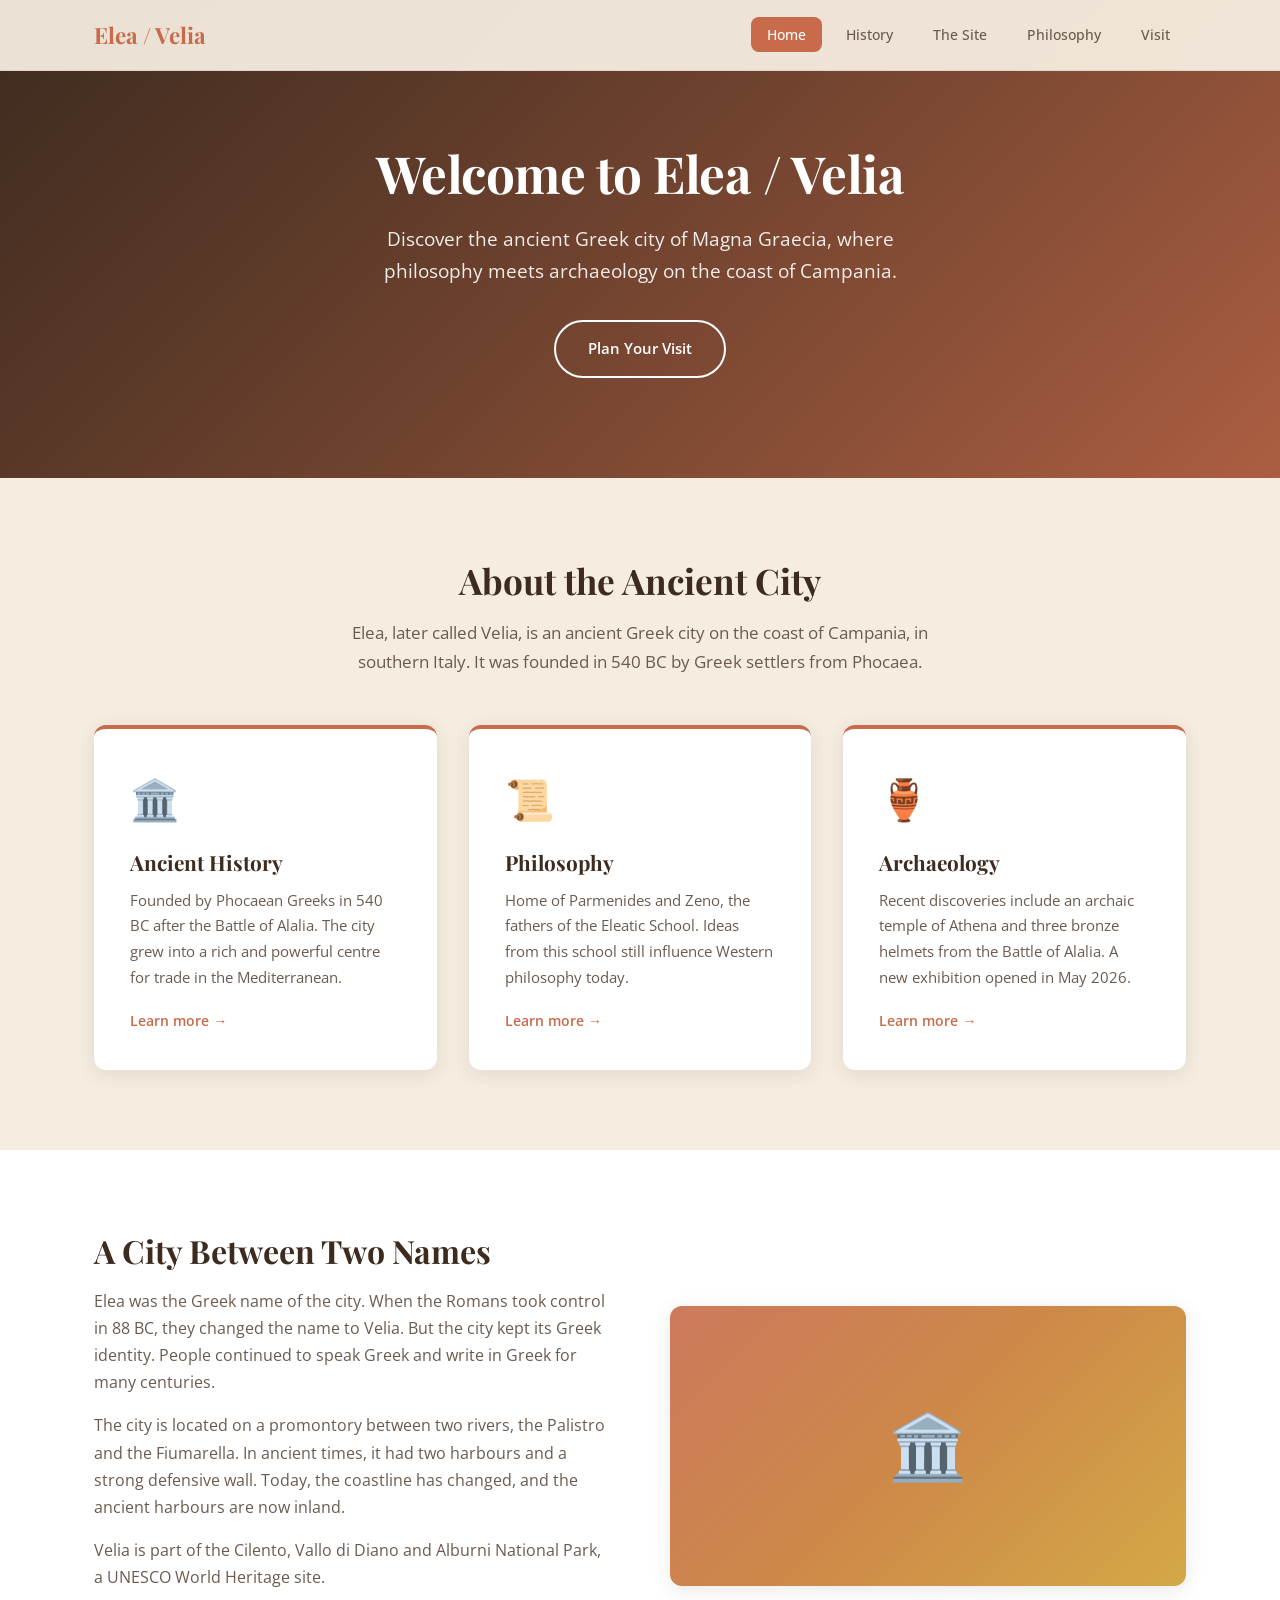
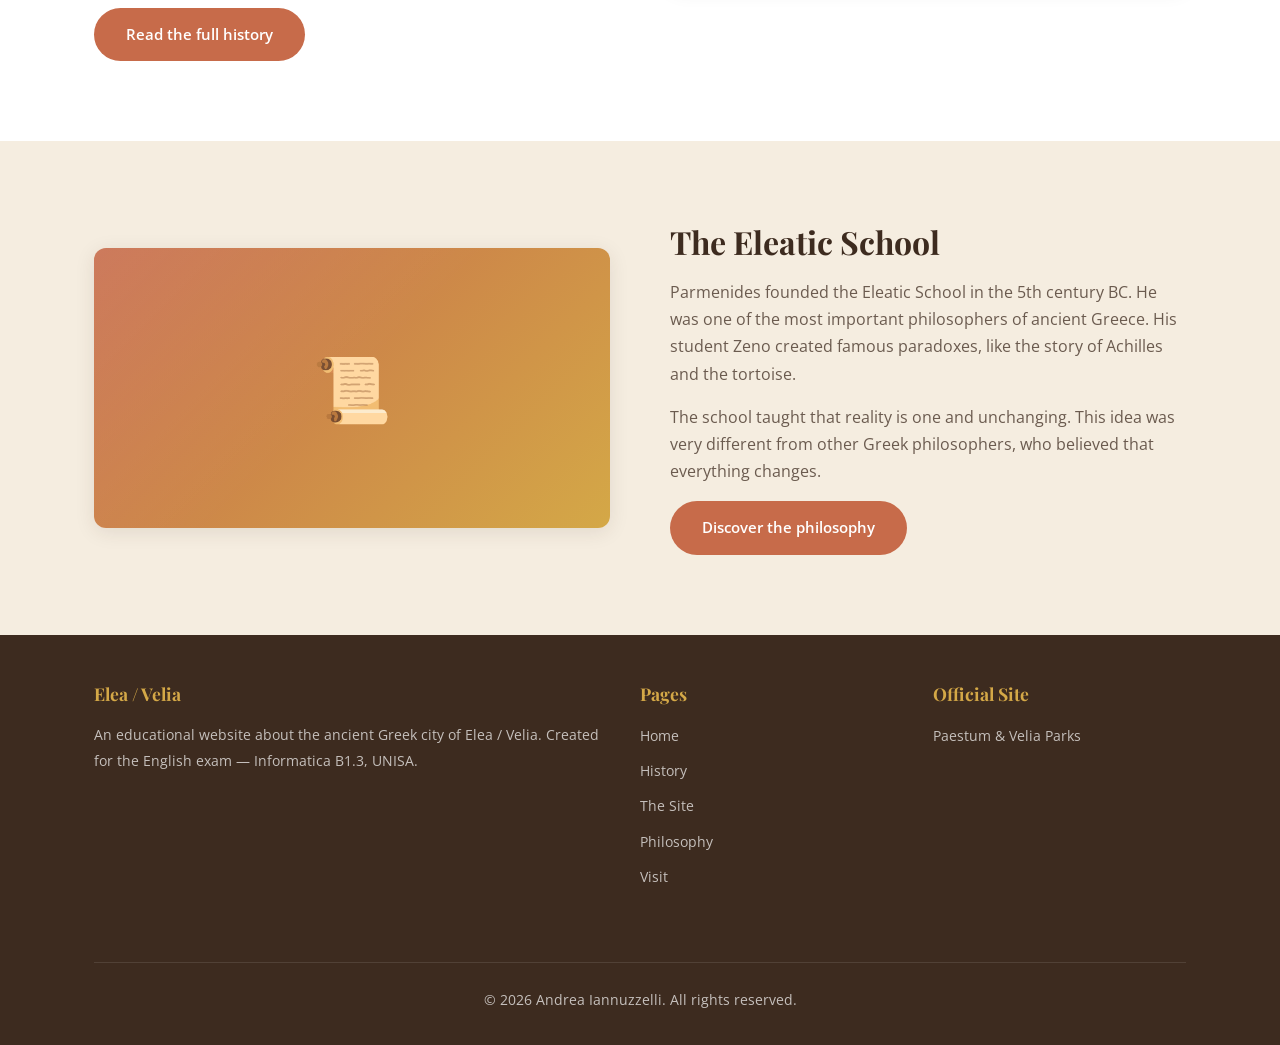
==== index.html @ 3262e50a "First commit: Elea/Velia website" ====
<!DOCTYPE html>
<html lang="en">
<head>
  <meta charset="UTF-8">
  <meta name="viewport" content="width=device-width, initial-scale=1.0">
  <meta name="description" content="Discover Elea/Velia - the ancient Greek city of Magna Graecia, home of the Eleatic School of philosophy.">
  <title>Elea / Velia - Home</title>
  <link rel="preconnect" href="https://fonts.googleapis.com">
  <link rel="preconnect" href="https://fonts.gstatic.com" crossorigin>
  <link href="https://fonts.googleapis.com/css2?family=Open+Sans:wght@400;500;600;700&family=Playfair+Display:wght@600;700;800&display=swap" rel="stylesheet">
  <link rel="stylesheet" href="style.css">
</head>
<body>

  <nav>
    <div class="container">
      <a href="index.html" class="nav-logo">Elea / Velia</a>
      <div class="menu-toggle" onclick="document.querySelector('.nav-links').classList.toggle('open')">
        <span></span><span></span><span></span>
      </div>
      <ul class="nav-links">
        <li><a href="index.html" class="active">Home</a></li>
        <li><a href="history.html">History</a></li>
        <li><a href="site.html">The Site</a></li>
        <li><a href="philosophy.html">Philosophy</a></li>
        <li><a href="visit.html">Visit</a></li>
      </ul>
    </div>
  </nav>

  <header class="hero hero-bg-home">
    <div class="container">
      <h1>Welcome to Elea / Velia</h1>
      <p class="hero-subtitle">Discover the ancient Greek city of Magna Graecia, where philosophy meets archaeology on the coast of Campania.</p>
      <a href="visit.html" class="btn btn-outline">Plan Your Visit</a>
    </div>
  </header>

  <section class="section">
    <div class="container">
      <h2 class="section-title">About the Ancient City</h2>
      <p class="section-subtitle">Elea, later called Velia, is an ancient Greek city on the coast of Campania, in southern Italy. It was founded in 540 BC by Greek settlers from Phocaea.</p>
      <div class="cards-grid">
        <div class="card">
          <span class="card-icon">🏛️</span>
          <h3>Ancient History</h3>
          <p>Founded by Phocaean Greeks in 540 BC after the Battle of Alalia. The city grew into a rich and powerful centre for trade in the Mediterranean.</p>
          <a href="history.html" class="card-link">Learn more →</a>
        </div>
        <div class="card">
          <span class="card-icon">📜</span>
          <h3>Philosophy</h3>
          <p>Home of Parmenides and Zeno, the fathers of the Eleatic School. Ideas from this school still influence Western philosophy today.</p>
          <a href="philosophy.html" class="card-link">Learn more →</a>
        </div>
        <div class="card">
          <span class="card-icon">🏺</span>
          <h3>Archaeology</h3>
          <p>Recent discoveries include an archaic temple of Athena and three bronze helmets from the Battle of Alalia. A new exhibition opened in May 2026.</p>
          <a href="site.html" class="card-link">Learn more →</a>
        </div>
      </div>
    </div>
  </section>

  <section class="section section-alt">
    <div class="container">
      <div class="content-section">
        <div class="content-text">
          <h2 class="section-title-left">A City Between Two Names</h2>
          <p>Elea was the Greek name of the city. When the Romans took control in 88 BC, they changed the name to Velia. But the city kept its Greek identity. People continued to speak Greek and write in Greek for many centuries.</p>
          <p>The city is located on a promontory between two rivers, the Palistro and the Fiumarella. In ancient times, it had two harbours and a strong defensive wall. Today, the coastline has changed, and the ancient harbours are now inland.</p>
          <p>Velia is part of the Cilento, Vallo di Diano and Alburni National Park, a UNESCO World Heritage site.</p>
          <a href="history.html" class="btn btn-primary">Read the full history</a>
        </div>
        <div class="content-visual">🏛️</div>
      </div>
    </div>
  </section>

  <section class="section">
    <div class="container">
      <div class="content-section reverse">
        <div class="content-text">
          <h2 class="section-title-left">The Eleatic School</h2>
          <p>Parmenides founded the Eleatic School in the 5th century BC. He was one of the most important philosophers of ancient Greece. His student Zeno created famous paradoxes, like the story of Achilles and the tortoise.</p>
          <p>The school taught that reality is one and unchanging. This idea was very different from other Greek philosophers, who believed that everything changes.</p>
          <a href="philosophy.html" class="btn btn-primary">Discover the philosophy</a>
        </div>
        <div class="content-visual">📜</div>
      </div>
    </div>
  </section>

  <footer>
    <div class="container">
      <div>
        <h3>Elea / Velia</h3>
        <p>An educational website about the ancient Greek city of Elea / Velia. Created for the English exam — Informatica B1.3, UNISA.</p>
      </div>
      <div>
        <h3>Pages</h3>
        <ul>
          <li><a href="index.html">Home</a></li>
          <li><a href="history.html">History</a></li>
          <li><a href="site.html">The Site</a></li>
          <li><a href="philosophy.html">Philosophy</a></li>
          <li><a href="visit.html">Visit</a></li>
        </ul>
      </div>
      <div>
        <h3>Official Site</h3>
        <ul>
          <li><a href="https://parchipaestumvelia.cultura.gov.it/en/" target="_blank">Paestum &amp; Velia Parks</a></li>
        </ul>
      </div>
      <div class="footer-bottom">
        <p>&copy; 2026 Andrea Iannuzzelli. All rights reserved.</p>
      </div>
    </div>
  </footer>

</body>
</html>
---- style.css ----
*, *::before, *::after {
  margin: 0;
  padding: 0;
  box-sizing: border-box;
}

:root {
  --primary: #C76B4A;
  --primary-dark: #A8563A;
  --secondary: #5B7B3A;
  --accent: #D4A847;
  --accent-light: #E8C76A;
  --bg: #F5EDE0;
  --bg-light: #FAF5EE;
  --text: #3D2B1F;
  --text-light: #6B5B4F;
  --white: #FFFFFF;
  --shadow: 0 4px 20px rgba(61, 43, 31, 0.1);
  --shadow-hover: 0 8px 30px rgba(61, 43, 31, 0.15);
  --radius: 12px;
  --transition: all 0.3s ease;
}

html {
  scroll-behavior: smooth;
}

body {
  font-family: 'Open Sans', sans-serif;
  color: var(--text);
  background: var(--bg);
  line-height: 1.7;
}

h1, h2, h3, h4 {
  font-family: 'Playfair Display', serif;
  font-weight: 700;
  line-height: 1.3;
}

a {
  color: var(--primary);
  text-decoration: none;
  transition: var(--transition);
}

a:hover {
  color: var(--primary-dark);
}

img {
  max-width: 100%;
  height: auto;
}

.container {
  max-width: 1140px;
  margin: 0 auto;
  padding: 0 24px;
}

.btn {
  display: inline-block;
  padding: 14px 32px;
  border-radius: 50px;
  font-family: 'Open Sans', sans-serif;
  font-weight: 600;
  font-size: 0.95rem;
  cursor: pointer;
  transition: var(--transition);
  border: none;
  text-align: center;
}

.btn-primary {
  background: var(--primary);
  color: var(--white);
}

.btn-primary:hover {
  background: var(--primary-dark);
  color: var(--white);
  transform: translateY(-2px);
  box-shadow: var(--shadow-hover);
}

.btn-outline {
  background: transparent;
  color: var(--white);
  border: 2px solid var(--white);
}

.btn-outline:hover {
  background: var(--white);
  color: var(--primary);
  transform: translateY(-2px);
}

/* Navigation */
nav {
  position: fixed;
  top: 0;
  left: 0;
  width: 100%;
  z-index: 1000;
  background: rgba(245, 237, 224, 0.95);
  backdrop-filter: blur(10px);
  border-bottom: 1px solid rgba(61, 43, 31, 0.08);
}

nav .container {
  display: flex;
  justify-content: space-between;
  align-items: center;
  height: 70px;
}

.nav-logo {
  font-family: 'Playfair Display', serif;
  font-size: 1.4rem;
  font-weight: 700;
  color: var(--primary);
}

.nav-logo:hover {
  color: var(--primary-dark);
}

.nav-links {
  display: flex;
  list-style: none;
  gap: 8px;
}

.nav-links a {
  padding: 8px 16px;
  border-radius: 8px;
  font-size: 0.9rem;
  font-weight: 500;
  color: var(--text-light);
  transition: var(--transition);
}

.nav-links a:hover,
.nav-links a.active {
  background: var(--primary);
  color: var(--white);
}

.menu-toggle {
  display: none;
  flex-direction: column;
  gap: 5px;
  cursor: pointer;
  padding: 4px;
}

.menu-toggle span {
  width: 25px;
  height: 2px;
  background: var(--text);
  border-radius: 2px;
  transition: var(--transition);
}

/* Hero Sections */
.hero {
  position: relative;
  padding: 140px 0 100px;
  text-align: center;
  color: var(--white);
  overflow: hidden;
}

.hero::before {
  content: '';
  position: absolute;
  top: 0;
  left: 0;
  right: 0;
  bottom: 0;
  background: linear-gradient(135deg, rgba(61, 43, 31, 0.75) 0%, rgba(199, 107, 74, 0.6) 100%);
  z-index: 1;
}

.hero-bg-home { background: linear-gradient(135deg, #3D2B1F, #C76B4A, #5B7B3A); background-size: 400% 400%; animation: gradientShift 15s ease infinite; }
.hero-bg-history { background: linear-gradient(135deg, #3D2B1F, #5B7B3A, #3D2B1F); background-size: 400% 400%; animation: gradientShift 20s ease infinite; }
.hero-bg-site { background: linear-gradient(135deg, #C76B4A, #D4A847, #5B7B3A); background-size: 400% 400%; animation: gradientShift 18s ease infinite; }
.hero-bg-philosophy { background: linear-gradient(135deg, #3D2B1F, #D4A847, #5B7B3A); background-size: 400% 400%; animation: gradientShift 20s ease infinite; }
.hero-bg-visit { background: linear-gradient(135deg, #5B7B3A, #C76B4A, #D4A847); background-size: 400% 400%; animation: gradientShift 15s ease infinite; }

@keyframes gradientShift {
  0% { background-position: 0% 50%; }
  50% { background-position: 100% 50%; }
  100% { background-position: 0% 50%; }
}

.hero .container {
  position: relative;
  z-index: 2;
}

.hero h1 {
  font-size: 3.2rem;
  margin-bottom: 16px;
  letter-spacing: -0.5px;
}

.hero p {
  font-size: 1.2rem;
  opacity: 0.9;
  max-width: 600px;
  margin: 0 auto 32px;
}

.hero-subtitle {
  font-size: 1.1rem;
  opacity: 0.85;
  font-family: 'Open Sans', sans-serif;
  font-weight: 400;
}

/* Sections */
.section {
  padding: 80px 0;
}

.section-alt {
  background: var(--white);
}

.section-title {
  font-size: 2.2rem;
  text-align: center;
  margin-bottom: 16px;
  color: var(--text);
}

.section-subtitle {
  text-align: center;
  color: var(--text-light);
  font-size: 1.05rem;
  max-width: 600px;
  margin: 0 auto 48px;
}

.section-title-left {
  font-size: 2rem;
  margin-bottom: 16px;
  color: var(--text);
}

/* Cards */
.cards-grid {
  display: grid;
  grid-template-columns: repeat(auto-fit, minmax(300px, 1fr));
  gap: 32px;
}

.card {
  background: var(--white);
  border-radius: var(--radius);
  padding: 36px;
  box-shadow: var(--shadow);
  transition: var(--transition);
  border-top: 4px solid var(--primary);
}

.card:hover {
  transform: translateY(-4px);
  box-shadow: var(--shadow-hover);
}

.card-icon {
  font-size: 2.5rem;
  margin-bottom: 16px;
  display: block;
}

.card h3 {
  font-size: 1.3rem;
  margin-bottom: 12px;
  color: var(--text);
}

.card p {
  color: var(--text-light);
  font-size: 0.95rem;
  margin-bottom: 16px;
}

.card-link {
  font-weight: 600;
  font-size: 0.9rem;
  color: var(--primary);
}

.card-link:hover {
  color: var(--primary-dark);
}

/* Content sections */
.content-section {
  display: grid;
  grid-template-columns: 1fr 1fr;
  gap: 60px;
  align-items: center;
  margin-bottom: 60px;
}

.content-section:last-child {
  margin-bottom: 0;
}

.content-section.reverse {
  direction: rtl;
}

.content-section.reverse > * {
  direction: ltr;
}

.content-text p {
  color: var(--text-light);
  margin-bottom: 16px;
  font-size: 1rem;
}

.content-text p:last-child {
  margin-bottom: 0;
}

.content-visual {
  background: linear-gradient(135deg, var(--primary), var(--accent));
  border-radius: var(--radius);
  min-height: 280px;
  display: flex;
  align-items: center;
  justify-content: center;
  font-size: 4rem;
  color: var(--white);
  box-shadow: var(--shadow);
  position: relative;
  overflow: hidden;
}

.content-visual::after {
  content: '';
  position: absolute;
  top: 0;
  left: 0;
  right: 0;
  bottom: 0;
  background: linear-gradient(135deg, rgba(255,255,255,0.1) 0%, transparent 50%);
}

/* Timeline */
.timeline {
  position: relative;
  padding-left: 40px;
}

.timeline::before {
  content: '';
  position: absolute;
  left: 14px;
  top: 0;
  bottom: 0;
  width: 3px;
  background: linear-gradient(to bottom, var(--primary), var(--accent), var(--secondary));
  border-radius: 3px;
}

.timeline-item {
  position: relative;
  margin-bottom: 48px;
}

.timeline-item:last-child {
  margin-bottom: 0;
}

.timeline-item::before {
  content: '';
  position: absolute;
  left: -32px;
  top: 8px;
  width: 18px;
  height: 18px;
  border-radius: 50%;
  background: var(--primary);
  border: 4px solid var(--bg);
  box-shadow: 0 0 0 3px var(--primary);
}

.timeline-date {
  font-family: 'Playfair Display', serif;
  font-size: 0.9rem;
  color: var(--primary);
  font-weight: 700;
  text-transform: uppercase;
  letter-spacing: 1px;
  margin-bottom: 4px;
}

.timeline-title {
  font-size: 1.4rem;
  margin-bottom: 8px;
}

.timeline-text {
  color: var(--text-light);
}

/* Monuments grid */
.monuments-grid {
  display: grid;
  grid-template-columns: repeat(auto-fit, minmax(250px, 1fr));
  gap: 24px;
}

.monument-card {
  background: var(--white);
  border-radius: var(--radius);
  overflow: hidden;
  box-shadow: var(--shadow);
  transition: var(--transition);
}

.monument-card:hover {
  transform: translateY(-4px);
  box-shadow: var(--shadow-hover);
}

.monument-visual {
  height: 180px;
  display: flex;
  align-items: center;
  justify-content: center;
  font-size: 3.5rem;
  color: var(--white);
}

.monument-visual.porta-rosa { background: linear-gradient(135deg, #C76B4A, #D4A847); }
.monument-visual.acropolis { background: linear-gradient(135deg, #5B7B3A, #3D2B1F); }
.monument-visual.theatre { background: linear-gradient(135deg, #D4A847, #C76B4A); }
.monument-visual.baths { background: linear-gradient(135deg, #3D2B1F, #5B7B3A); }
.monument-visual.agora { background: linear-gradient(135deg, #5B7B3A, #D4A847); }
.monument-visual.discoveries { background: linear-gradient(135deg, #C76B4A, #3D2B1F); }

.monument-content {
  padding: 24px;
}

.monument-content h3 {
  font-size: 1.15rem;
  margin-bottom: 8px;
}

.monument-content p {
  color: var(--text-light);
  font-size: 0.9rem;
}

/* Visit info */
.visit-grid {
  display: grid;
  grid-template-columns: repeat(auto-fit, minmax(280px, 1fr));
  gap: 24px;
}

.visit-card {
  background: var(--white);
  border-radius: var(--radius);
  padding: 32px;
  box-shadow: var(--shadow);
  transition: var(--transition);
  text-align: center;
}

.visit-card:hover {
  transform: translateY(-4px);
  box-shadow: var(--shadow-hover);
}

.visit-icon {
  font-size: 2.5rem;
  margin-bottom: 16px;
  display: block;
}

.visit-card h3 {
  font-size: 1.2rem;
  margin-bottom: 12px;
}

.visit-card p,
.visit-card ul {
  color: var(--text-light);
  font-size: 0.95rem;
}

.visit-card ul {
  list-style: none;
}

.visit-card ul li {
  margin-bottom: 6px;
}

/* Footer */
footer {
  background: var(--text);
  color: var(--white);
  padding: 48px 0 32px;
}

footer .container {
  display: grid;
  grid-template-columns: 2fr 1fr 1fr;
  gap: 40px;
}

footer h3 {
  font-family: 'Playfair Display', serif;
  font-size: 1.1rem;
  margin-bottom: 16px;
  color: var(--accent);
}

footer p {
  color: rgba(255, 255, 255, 0.7);
  font-size: 0.9rem;
  line-height: 1.8;
}

footer ul {
  list-style: none;
}

footer ul li {
  margin-bottom: 8px;
}

footer ul li a {
  color: rgba(255, 255, 255, 0.7);
  font-size: 0.9rem;
}

footer ul li a:hover {
  color: var(--accent);
}

.footer-bottom {
  grid-column: 1 / -1;
  border-top: 1px solid rgba(255, 255, 255, 0.1);
  padding-top: 24px;
  margin-top: 24px;
  text-align: center;
  font-size: 0.85rem;
  color: rgba(255, 255, 255, 0.5);
}

/* Responsive */
@media (max-width: 768px) {
  nav .container {
    height: 60px;
  }

  .nav-links {
    display: none;
    position: absolute;
    top: 60px;
    left: 0;
    width: 100%;
    flex-direction: column;
    background: rgba(245, 237, 224, 0.98);
    padding: 16px;
    border-bottom: 1px solid rgba(61, 43, 31, 0.08);
    gap: 4px;
  }

  .nav-links.open {
    display: flex;
  }

  .menu-toggle {
    display: flex;
  }

  .hero {
    padding: 100px 0 60px;
  }

  .hero h1 {
    font-size: 2rem;
  }

  .hero p {
    font-size: 1rem;
  }

  .section {
    padding: 48px 0;
  }

  .section-title {
    font-size: 1.7rem;
  }

  .content-section {
    grid-template-columns: 1fr;
    gap: 32px;
  }

  .content-section.reverse {
    direction: ltr;
  }

  .cards-grid {
    grid-template-columns: 1fr;
  }

  footer .container {
    grid-template-columns: 1fr;
    gap: 32px;
  }
}

@media (min-width: 769px) and (max-width: 1024px) {
  .hero h1 {
    font-size: 2.6rem;
  }

  .content-section {
    gap: 40px;
  }
}
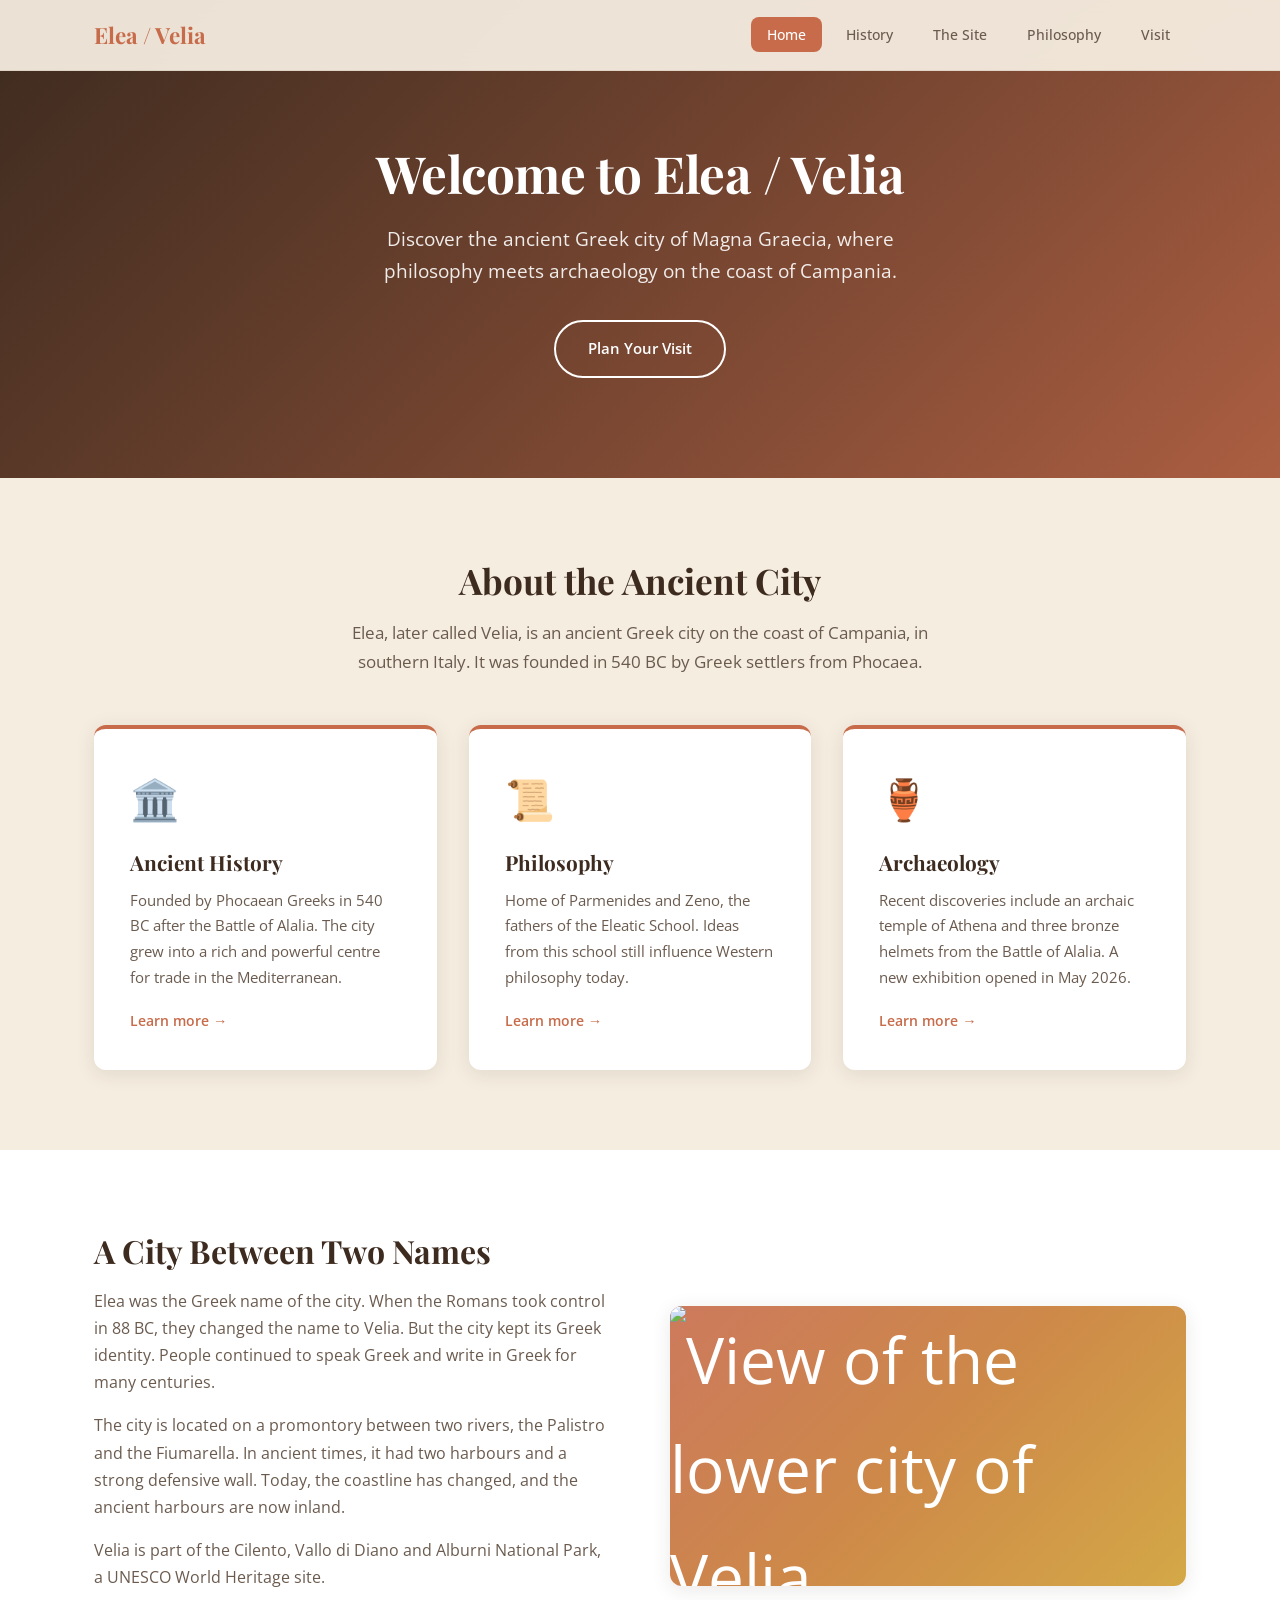
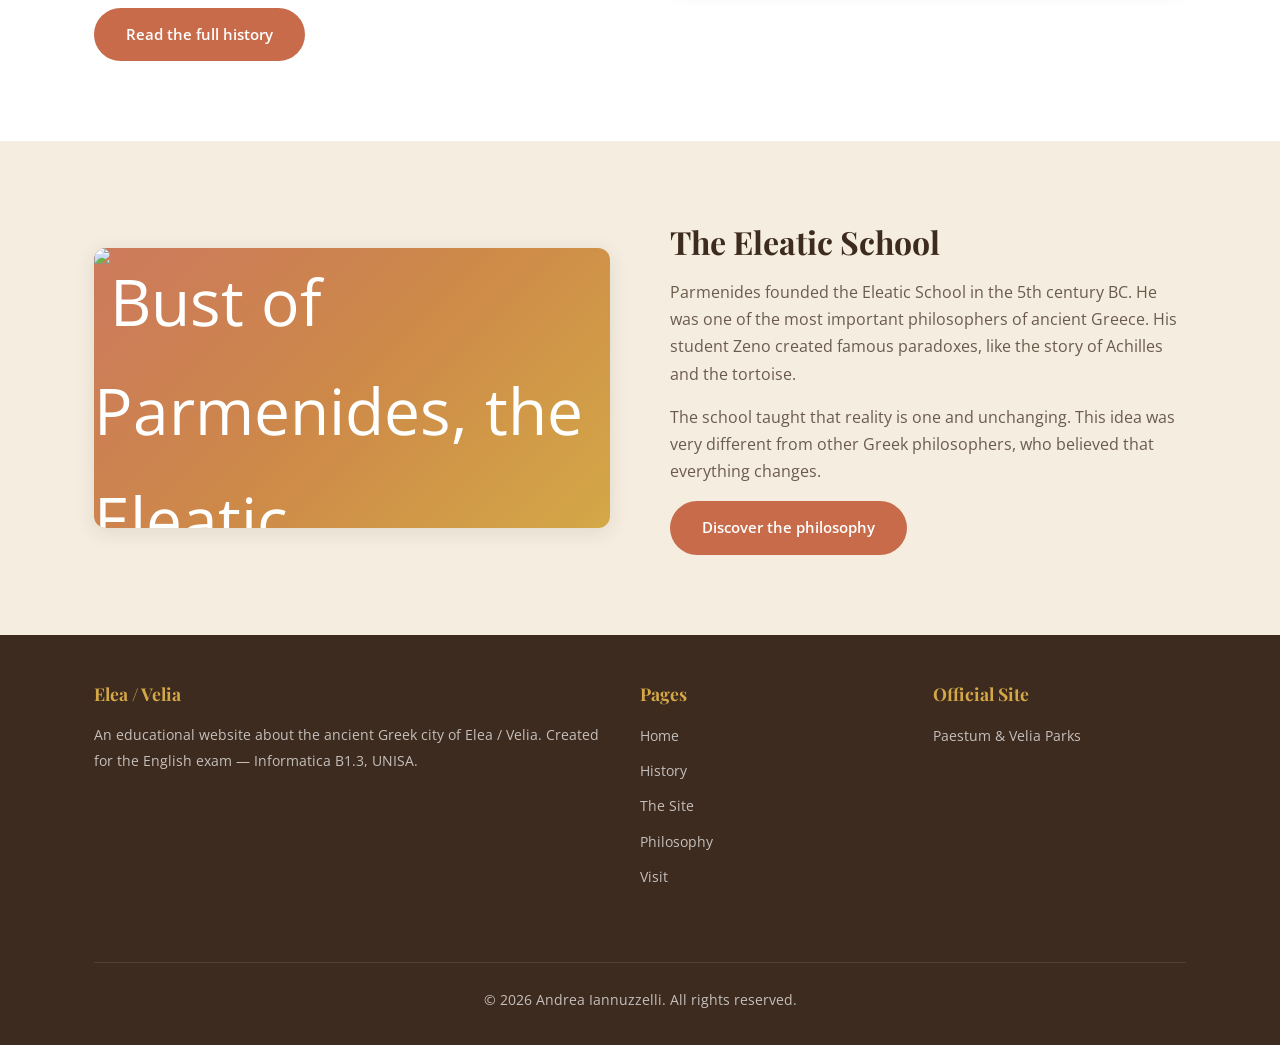
==== commit 7eb287e7: "Add web images from Wikimedia Commons, GitHub Pages CI/CD, and exam presentation script" ====
--- a/index.html
+++ b/index.html
@@ -73,7 +73,7 @@
           <p>Velia is part of the Cilento, Vallo di Diano and Alburni National Park, a UNESCO World Heritage site.</p>
           <a href="history.html" class="btn btn-primary">Read the full history</a>
         </div>
-        <div class="content-visual">🏛️</div>
+        <div class="content-visual"><img src="https://upload.wikimedia.org/wikipedia/commons/5/5b/Elea-velia-unterstadt.JPG" alt="View of the lower city of Velia" loading="lazy"></div>
       </div>
     </div>
   </section>
@@ -87,7 +87,7 @@
           <p>The school taught that reality is one and unchanging. This idea was very different from other Greek philosophers, who believed that everything changes.</p>
           <a href="philosophy.html" class="btn btn-primary">Discover the philosophy</a>
         </div>
-        <div class="content-visual">📜</div>
+        <div class="content-visual"><img src="https://upload.wikimedia.org/wikipedia/commons/1/17/Filosofo_Elea-Velia.jpg" alt="Bust of Parmenides, the Eleatic philosopher" loading="lazy"></div>
       </div>
     </div>
   </section>
--- a/style.css
+++ b/style.css
@@ -344,6 +344,15 @@
   overflow: hidden;
 }
 
+.content-visual img {
+  width: 100%;
+  height: 100%;
+  object-fit: cover;
+  position: absolute;
+  top: 0;
+  left: 0;
+}
+
 .content-visual::after {
   content: '';
   position: absolute;
@@ -439,6 +448,17 @@
   justify-content: center;
   font-size: 3.5rem;
   color: var(--white);
+  position: relative;
+  overflow: hidden;
+}
+
+.monument-visual img {
+  width: 100%;
+  height: 100%;
+  object-fit: cover;
+  position: absolute;
+  top: 0;
+  left: 0;
 }
 
 .monument-visual.porta-rosa { background: linear-gradient(135deg, #C76B4A, #D4A847); }
